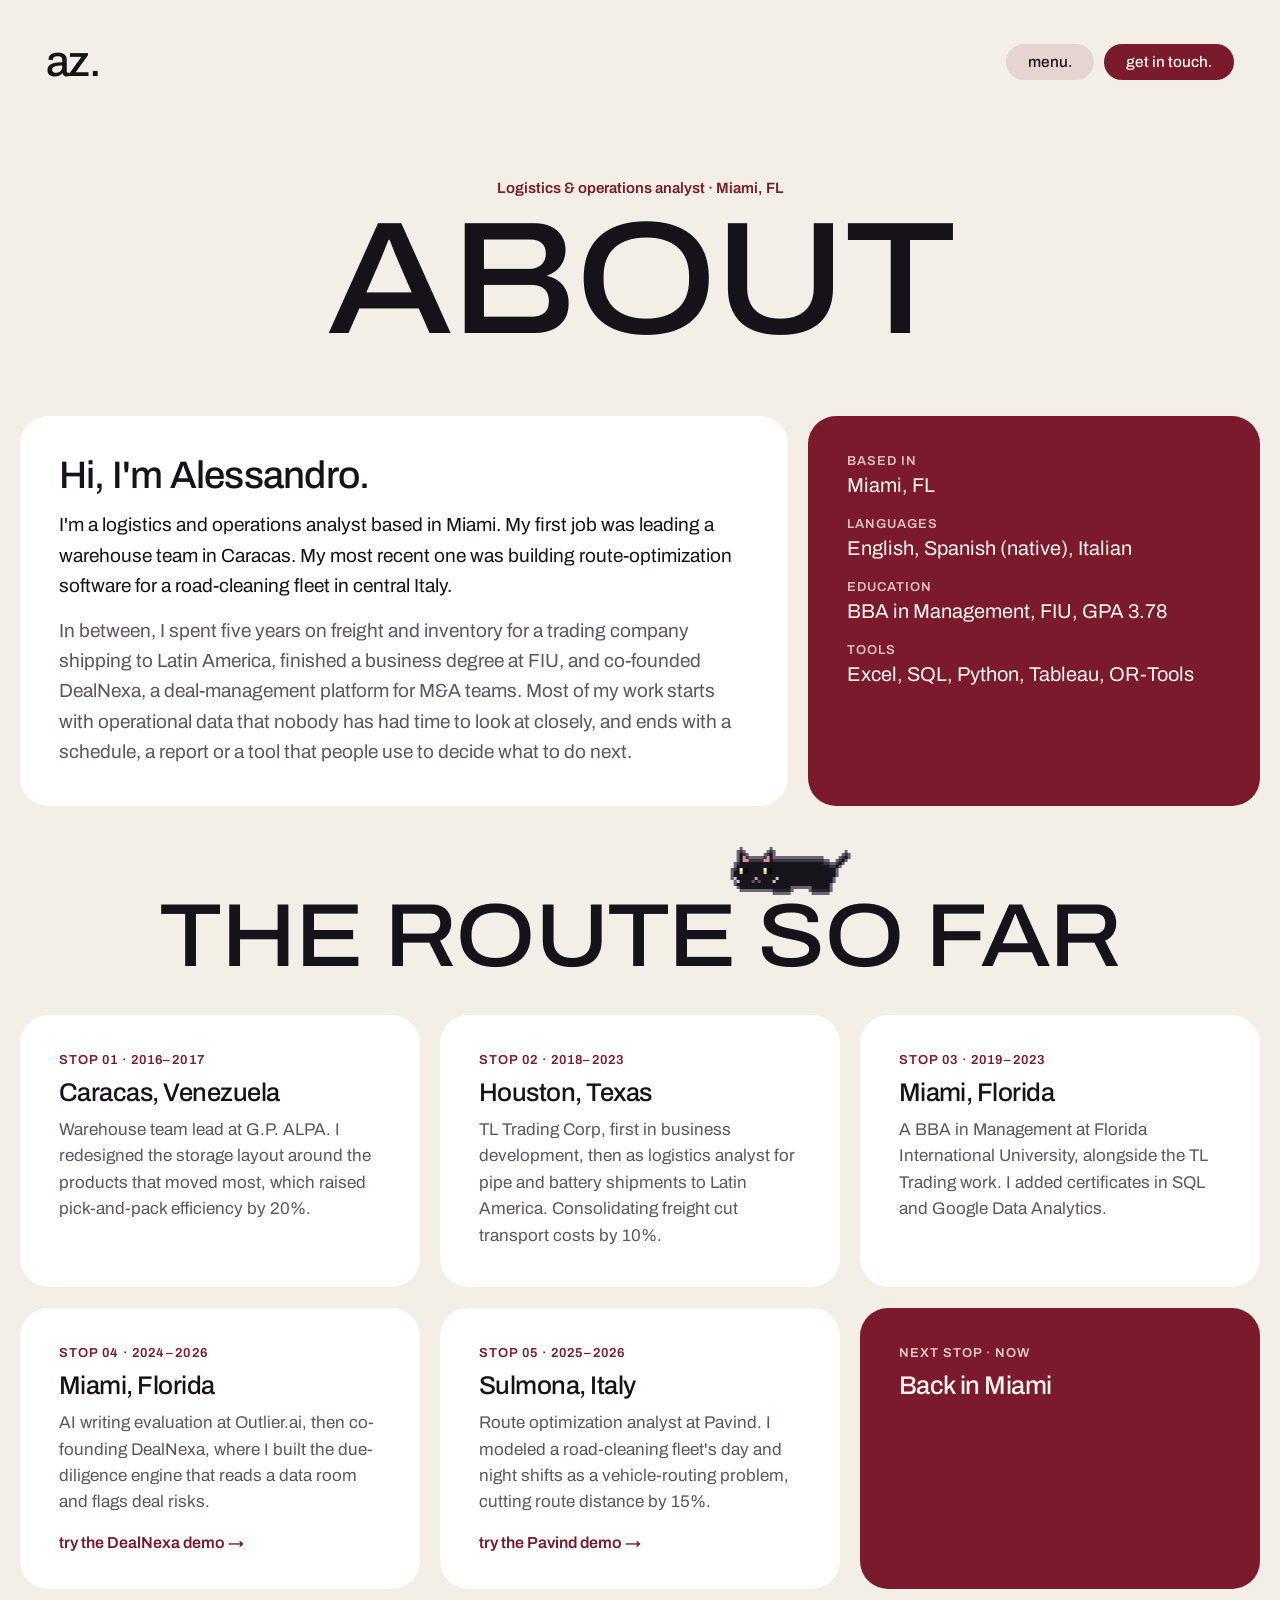
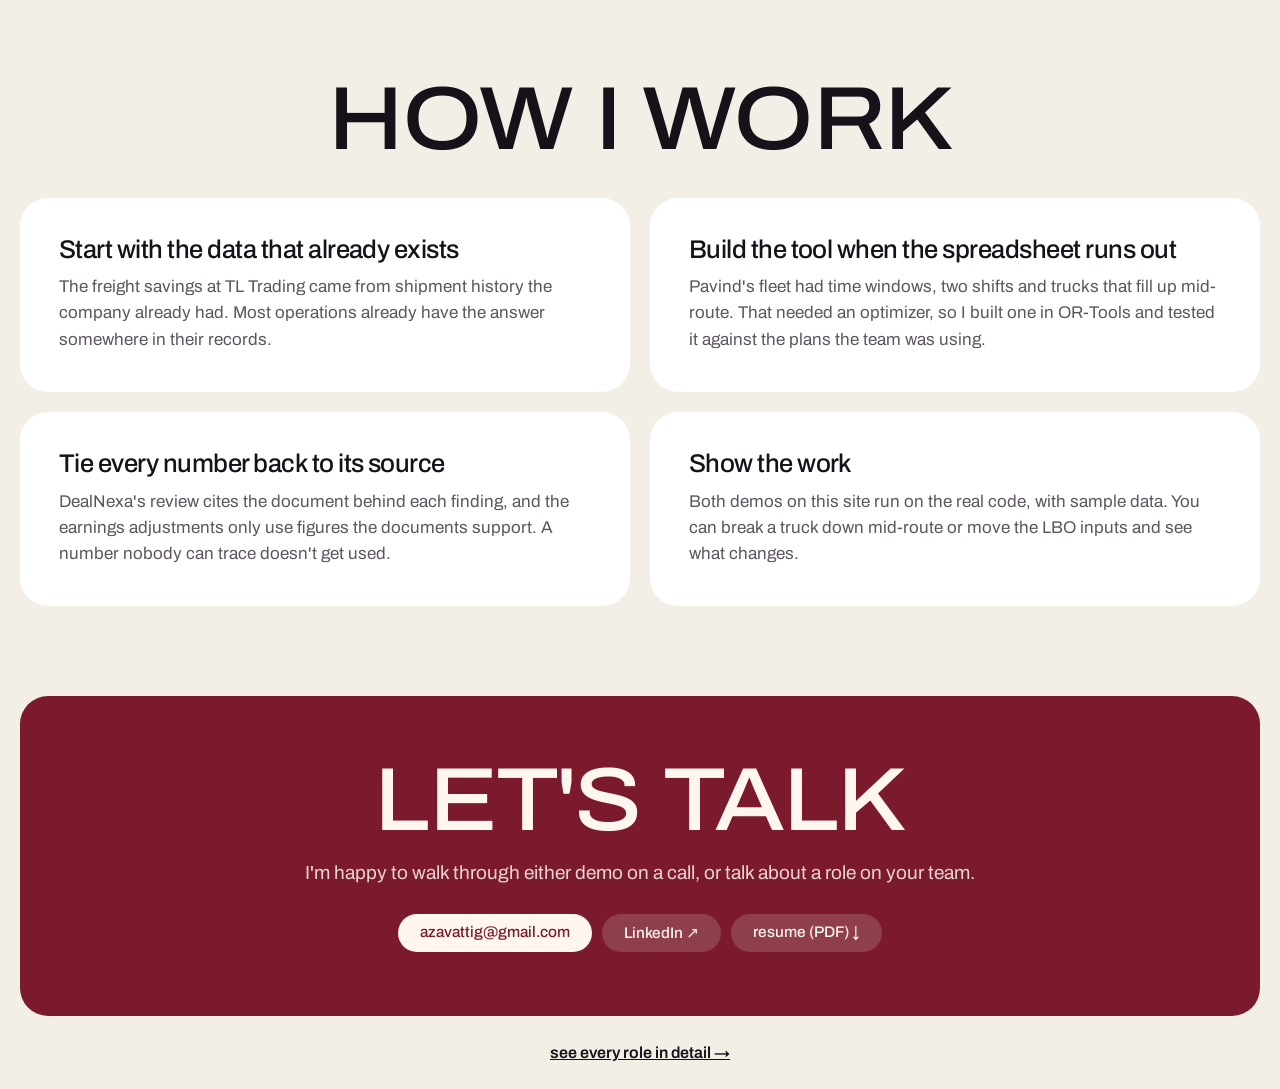
==== about.html @ b4c8e64b "Portfolio site" ====
<!doctype html>
<html lang="en">
<head>
  <meta charset="utf-8">
  <meta name="viewport" content="width=device-width, initial-scale=1">
  <title>About · Alessandro Zavatti</title>
  <meta name="description" content="About Alessandro Zavatti, a logistics and operations analyst in Miami: from a warehouse in Caracas to route optimization in Italy.">
  <link rel="canonical" href="https://azavattig.github.io/about.html">
  <meta property="og:type" content="website">
  <meta property="og:site_name" content="Alessandro Zavatti">
  <meta property="og:title" content="About · Alessandro Zavatti">
  <meta property="og:description" content="Logistics and operations analyst in Miami: the route so far and how I work.">
  <meta property="og:url" content="https://azavattig.github.io/about.html">
  <meta property="og:image" content="https://azavattig.github.io/assets/og/og-main.png">
  <meta property="og:image:width" content="1200">
  <meta property="og:image:height" content="630">
  <meta property="og:image:alt" content="Alessandro Zavatti, logistics and operations analyst in Miami">
  <meta name="twitter:card" content="summary_large_image">
  <link rel="icon" href="data:image/svg+xml,%3Csvg xmlns=%22http://www.w3.org/2000/svg%22 viewBox=%220 0 64 64%22%3E%3Crect width=%2264%22 height=%2264%22 rx=%2216%22 fill=%22%237a1a2c%22/%3E%3Ctext x=%2232%22 y=%2244%22 font-family=%22sans-serif%22 font-weight=%22800%22 font-size=%2232%22 text-anchor=%22middle%22 fill=%22white%22%3Eaz.%3C/text%3E%3C/svg%3E">
  <link rel="preconnect" href="https://fonts.googleapis.com">
  <link rel="preconnect" href="https://fonts.gstatic.com" crossorigin>
  <link href="https://fonts.googleapis.com/css2?family=Archivo:wdth,wght@62..125,400..700&display=swap" rel="stylesheet">
  <link rel="stylesheet" href="css/style.css?v=37">
</head>
<body class="page-experience page-pavind page-about">
  <main>
    <header class="topbar">
      <a class="logo" href="index.html">az.</a>
      <div class="hero__nav">
        <button class="pill pill--soft menu-toggle" type="button" aria-expanded="false" aria-controls="site-menu">menu.</button>
        <a class="pill pill--wine" href="mailto:azavattig@gmail.com" data-pet-say="say hi!">get in touch.</a>
      </div>
    </header>

    <p class="pv-eyebrow">Logistics &amp; operations analyst · Miami, FL</p>
    <h1 class="page-title">About</h1>

    <section class="ab-intro" aria-label="Introduction">
      <article class="pv-card ab-intro__text">
        <h2>Hi, I'm Alessandro.</h2>
        <p>I'm a logistics and operations analyst based in Miami. My first job was leading a warehouse team in Caracas. My most recent one was building route-optimization software for a road-cleaning fleet in central Italy.</p>
        <p>In between, I spent five years on freight and inventory for a trading company shipping to Latin America, finished a business degree at FIU, and co-founded DealNexa, a deal-management platform for M&amp;A teams. Most of my work starts with operational data that nobody has had time to look at closely, and ends with a schedule, a report or a tool that people use to decide what to do next.</p>
      </article>
      <aside class="pv-card pv-card--result ab-facts" aria-label="Quick facts">
        <dl>
          <div><dt>Based in</dt><dd>Miami, FL</dd></div>
          <div><dt>Languages</dt><dd>English, Spanish (native), Italian</dd></div>
          <div><dt>Education</dt><dd>BBA in Management, FIU, GPA 3.78</dd></div>
          <div><dt>Tools</dt><dd>Excel, SQL, Python, Tableau, OR-Tools</dd></div>
        </dl>
      </aside>
    </section>

    <section class="ab-section" aria-labelledby="ab-route-title">
      <h2 class="ab-heading" id="ab-route-title">The route so far</h2>
      <ol class="ab-route">
        <li class="pv-card ab-stop">
          <span class="card__stop">stop 01 · 2016–2017</span>
          <h3>Caracas, Venezuela</h3>
          <p>Warehouse team lead at G.P. ALPA. I redesigned the storage layout around the products that moved most, which raised pick-and-pack efficiency by 20%.</p>
        </li>
        <li class="pv-card ab-stop">
          <span class="card__stop">stop 02 · 2018–2023</span>
          <h3>Houston, Texas</h3>
          <p>TL Trading Corp, first in business development, then as logistics analyst for pipe and battery shipments to Latin America. Consolidating freight cut transport costs by 10%.</p>
        </li>
        <li class="pv-card ab-stop">
          <span class="card__stop">stop 03 · 2019–2023</span>
          <h3>Miami, Florida</h3>
          <p>A BBA in Management at Florida International University, alongside the TL Trading work. I added certificates in SQL and Google Data Analytics.</p>
        </li>
        <li class="pv-card ab-stop">
          <span class="card__stop">stop 04 · 2024–2026</span>
          <h3>Miami, Florida</h3>
          <p>AI writing evaluation at Outlier.ai, then co-founding DealNexa, where I built the due-diligence engine that reads a data room and flags deal risks.</p>
          <a class="ab-stop__link" href="dealnexa.html">try the DealNexa demo →</a>
        </li>
        <li class="pv-card ab-stop">
          <span class="card__stop">stop 05 · 2025–2026</span>
          <h3>Sulmona, Italy</h3>
          <p>Route optimization analyst at Pavind. I modeled a road-cleaning fleet's day and night shifts as a vehicle-routing problem, cutting route distance by 15%.</p>
          <a class="ab-stop__link" href="pavind.html">try the Pavind demo →</a>
        </li>
        <li class="pv-card pv-card--result ab-stop">
          <span class="card__stop">next stop · now</span>
          <h3>Back in Miami</h3>
        </li>
      </ol>
    </section>

    <section class="ab-section" aria-labelledby="ab-work-title">
      <h2 class="ab-heading" id="ab-work-title">How I work</h2>
      <div class="ab-work">
        <article class="pv-card">
          <h3>Start with the data that already exists</h3>
          <p>The freight savings at TL Trading came from shipment history the company already had. Most operations already have the answer somewhere in their records.</p>
        </article>
        <article class="pv-card">
          <h3>Build the tool when the spreadsheet runs out</h3>
          <p>Pavind's fleet had time windows, two shifts and trucks that fill up mid-route. That needed an optimizer, so I built one in OR-Tools and tested it against the plans the team was using.</p>
        </article>
        <article class="pv-card">
          <h3>Tie every number back to its source</h3>
          <p>DealNexa's review cites the document behind each finding, and the earnings adjustments only use figures the documents support. A number nobody can trace doesn't get used.</p>
        </article>
        <article class="pv-card">
          <h3>Show the work</h3>
          <p>Both demos on this site run on the real code, with sample data. You can break a truck down mid-route or move the LBO inputs and see what changes.</p>
        </article>
      </div>
    </section>

    <section class="pv-card pv-card--result ab-contact" aria-labelledby="ab-contact-title">
      <h2 id="ab-contact-title">Let's talk</h2>
      <p>I'm happy to walk through either demo on a call, or talk about a role on your team.</p>
      <div class="ab-contact__links">
        <a class="pill" href="mailto:azavattig@gmail.com">azavattig@gmail.com</a>
        <a class="pill pill--ghost" href="https://www.linkedin.com/in/alessandrozavatti" target="_blank" rel="noopener">LinkedIn ↗</a>
        <a class="pill pill--ghost" href="assets/AlessandroZavatti_Resume.pdf" download data-pet-say="take one">resume (PDF) ↓</a>
      </div>
    </section>

    <p class="pv-back"><a href="experience.html">see every role in detail →</a></p>
  </main>

  <nav class="site-menu" id="site-menu" aria-label="Site menu" hidden>
    <button class="pill site-menu__close" type="button">close.</button>
    <ul class="site-menu__links">
      <li><a href="index.html">home</a></li>
      <li><a href="experience.html">experience</a></li>
      <li><a href="pavind.html">pavind demo</a></li>
      <li><a href="dealnexa.html">dealnexa demo</a></li>
      <li><a href="about.html" aria-current="page">about</a></li>
    </ul>
    <p class="site-menu__contact">
      <a href="mailto:azavattig@gmail.com">azavattig@gmail.com</a>
      <a href="https://www.linkedin.com/in/alessandrozavatti" target="_blank" rel="noopener">LinkedIn</a>
      <a href="https://github.com/azavattig" target="_blank" rel="noopener">GitHub</a>
      <a href="assets/AlessandroZavatti_Resume.pdf">Resume (PDF)</a>
    </p>
  </nav>

  <script src="js/menu.js?v=35"></script>
  <script src="js/pet/sprites.js?v=35"></script>
  <script src="js/pet/surfaces.js?v=35"></script>
  <script src="js/pet/pet.js?v=35"></script>
</body>
</html>
---- css/style.css ----
:root {
  --page: #f3efe7;
  --hero: #7a1a2c;
  --hero-ink: #fff6ef;
  --ink: #17121a;
  --muted-on-hero: rgba(255, 246, 239, 0.74);
  --card: #ffffff;
  --card-ink: #17121a;
  --card-muted: #5d5660;
  --accent: #ffb38a;          /* highlights on the wine card */
  --accent-ink: #7a1a2c;      /* highlights on light cards */
  --radius: 28px;
  --gutter: clamp(12px, 1.6vw, 24px);
  font-family: "Archivo", system-ui, sans-serif;
}

@media (prefers-color-scheme: dark) {
  :root:not([data-theme="light"]) {
    --page: #121012;
    --hero: #6a1626;
    --card: #1d191c;
    --card-ink: #f3efe7;
    --card-muted: #aaa2a8;
    --accent-ink: #ff9fb1;
  }
}
:root[data-theme="dark"] {
  --page: #121012;
  --hero: #6a1626;
  --card: #1d191c;
  --card-ink: #f3efe7;
  --card-muted: #aaa2a8;
  --accent-ink: #ff9fb1;
}

* { box-sizing: border-box; }
html, body { margin: 0; }
/* The site pet is positioned against the page root, so clip sideways overflow there. */
html { overflow-x: clip; }
body {
  background: var(--page);
  color: var(--ink);
  padding: var(--gutter);
  -webkit-font-smoothing: antialiased;
  overflow-x: hidden;
}
a { color: inherit; }

/* Hero */
.hero {
  position: relative;
  height: calc(100svh - 2 * var(--gutter));
  min-height: 560px;
  max-height: 1000px;
  background: var(--hero);
  color: var(--hero-ink);
  border-radius: var(--radius);
  overflow: hidden;
  padding: clamp(20px, 3vw, 44px);
  display: flex;
  flex-direction: column;
  user-select: none;
}
.hero__top {
  display: flex;
  justify-content: space-between;
  align-items: center;
  position: relative;
  z-index: 3;
}
.logo {
  font-size: clamp(32px, 3.4vw, 52px);
  font-weight: 500;
  text-decoration: none;
  letter-spacing: -0.04em;
}
.hero__nav { display: flex; gap: 10px; }
.pill {
  background: var(--hero-ink);
  color: var(--hero);
  text-decoration: none;
  font-size: clamp(15px, 1.2vw, 19px);
  font-weight: 500;
  padding: 10px 22px;
  border-radius: 999px;
  transition: transform 0.2s ease;
}
.pill--ghost {
  background: rgba(255, 246, 239, 0.16);
  color: var(--hero-ink);
}
.pill:hover { transform: translateY(-2px); }
.pill:focus-visible, .logo:focus-visible {
  outline: 3px solid var(--accent);
  outline-offset: 3px;
}

.hero__name {
  margin: auto 0 0;
  font-size: clamp(50px, 11vw, 210px);
  font-weight: 500;
  font-stretch: 112.5%;
  line-height: 0.92;
  letter-spacing: -0.02em;
  text-transform: uppercase;
  display: flex;
  flex-direction: column;
  position: relative;
  z-index: 1;
}
.hero__line { white-space: nowrap; }
.hero__line--right { align-self: flex-end; }

.hero__bottom {
  display: flex;
  justify-content: space-between;
  align-items: flex-end;
  gap: 24px;
  margin-top: clamp(18px, 2.4vw, 36px);
  padding-top: 16px;
  border-top: 1px solid rgba(255, 246, 239, 0.35);
  position: relative;
  z-index: 1;
  font-size: clamp(14px, 1.1vw, 17px);
}
.hero__live, .hero__pitch { margin: 0; }
.hero__live { text-transform: uppercase; font-weight: 600; letter-spacing: 0.02em; }
.hero__pitch { max-width: 34ch; text-align: right; color: var(--muted-on-hero); }
.muted { color: var(--muted-on-hero); }
.hero__greet {
  display: inline-block;
  margin-left: 14px;
  padding: 2px 10px;
  border-radius: 999px;
  background: rgba(255, 255, 255, 0.16);
  text-transform: none;
  transition: opacity 0.3s ease;
}
.hero__hint {
  position: absolute;
  top: clamp(88px, 9vw, 130px);
  right: clamp(20px, 3vw, 44px);
  margin: 0;
  font-size: 14px;
  color: var(--muted-on-hero);
  z-index: 1;
}
.hero__hint::after { content: " ↓"; }

/* Desk objects layer */
.desk {
  position: absolute;
  inset: 0;
  z-index: 2;
  pointer-events: none;
}
.desk__item {
  position: absolute;
  left: 0;
  top: 0;
  pointer-events: auto;
  touch-action: none;
  cursor: grab;
  will-change: transform;
  filter: drop-shadow(0 10px 14px rgba(0, 0, 0, 0.22));
}
.desk__item:active { cursor: grabbing; }
.desk__art, .desk__art svg { display: block; width: 100%; height: 100%; overflow: visible; }

.steam path { animation: steam 2.6s ease-in-out infinite; opacity: 0; }
.steam path:nth-child(2) { animation-delay: 0.9s; }
.steam path:nth-child(3) { animation-delay: 1.7s; }
@keyframes steam {
  0% { opacity: 0; transform: translateY(6px); }
  40% { opacity: 0.8; }
  100% { opacity: 0; transform: translateY(-14px); }
}
.screen-route {
  stroke-dasharray: 260;
  stroke-dashoffset: 260;
  animation: draw 4s ease-in-out infinite;
}
@keyframes draw {
  0% { stroke-dashoffset: 260; }
  60%, 85% { stroke-dashoffset: 0; }
  100% { stroke-dashoffset: -260; }
}
.key { transition: fill 0.25s ease; }
.key.is-lit { fill: var(--accent); transition: none; }

/* Project cards */
.stops {
  display: grid;
  grid-template-columns: repeat(2, minmax(0, 1fr));
  gap: var(--gutter);
  margin-top: var(--gutter);
}
.card {
  background: var(--card);
  color: var(--card-ink);
  border-radius: var(--radius);
  padding: clamp(24px, 3vw, 44px);
  text-decoration: none;
  min-height: 300px;
  display: flex;
  flex-direction: column;
  transition: transform 0.25s ease;
}
.card:hover { transform: translateY(-4px); }
.card h2 {
  font-size: clamp(30px, 3.4vw, 54px);
  line-height: 0.95;
  letter-spacing: -0.04em;
  margin: 18px 0 14px;
}
.card p { color: var(--card-muted); font-size: 17px; max-width: 40ch; margin: 0; }
.card__stop {
  font-size: 13px;
  font-weight: 600;
  text-transform: uppercase;
  letter-spacing: 0.08em;
  color: var(--accent-ink);
}
.card__go { margin-top: auto; padding-top: 24px; font-weight: 600; }

@media (max-width: 720px) {
  .hero { min-height: 640px; height: 92svh; }
  .hero__name { font-size: 10.2vw; margin-bottom: 4svh; }
  .hero__bottom { flex-direction: column; align-items: flex-start; }
  .hero__pitch { text-align: left; }
  .hero__hint { display: none; }
  .stops { grid-template-columns: 1fr; }
}

@media (prefers-reduced-motion: reduce) {
  .steam path, .screen-route { animation: none; }
  .steam path { opacity: 0.6; }
  .screen-route { stroke-dashoffset: 0; }
  .pill, .card { transition: none; }
}

/* Buttons used as pills */
button.pill { border: 0; cursor: pointer; font-family: inherit; }

/* Site menu */
.site-menu {
  position: fixed;
  inset: var(--gutter);
  z-index: 50;
  background: var(--hero);
  color: var(--hero-ink);
  border-radius: var(--radius);
  padding: clamp(20px, 3vw, 44px);
  display: flex;
  flex-direction: column;
  overflow-y: auto;
}
.site-menu[hidden] { display: none; }
.site-menu__close { align-self: flex-end; }
.site-menu__links {
  list-style: none;
  margin: auto 0;
  padding: 0;
  font-size: clamp(40px, 7vw, 110px);
  font-weight: 500;
  font-stretch: 112.5%;
  line-height: 1;
  letter-spacing: -0.03em;
}
.site-menu__links a { text-decoration: none; }
.site-menu__links a:hover { color: var(--accent); }
.site-menu__links a:focus-visible { outline: 3px solid var(--accent); outline-offset: 4px; }
.is-soon { opacity: 0.45; }
.is-soon small { font-size: 0.25em; font-weight: 600; vertical-align: middle; letter-spacing: 0.04em; }
.site-menu__contact { display: flex; flex-wrap: wrap; gap: 10px 22px; margin: 0; font-size: 17px; }
body.is-menu-open { overflow: hidden; }

.card--wide { grid-column: 1 / -1; min-height: 220px; }

@media (max-width: 720px) {
  .hide-sm { display: none; }
}


.card:focus-visible { outline: 3px solid var(--accent-ink); outline-offset: 3px; }

/* Site pet: pixel-art cat that lives on the page */
.site-pet {
  position: absolute;
  left: 0;
  top: 0;
  z-index: 40;
  cursor: grab;
  touch-action: none;
  user-select: none;
  will-change: transform;
}
.site-pet:active { cursor: grabbing; }
.site-pet.is-above-menu { z-index: 60; }
.site-pet__sprite { display: block; image-rendering: pixelated; }
.site-pet.is-facing-right .site-pet__sprite { transform: scaleX(-1); }
.site-pet__bubble {
  position: absolute;
  left: 50%;
  bottom: calc(100% + 2px);
  padding: 3px 10px;
  border-radius: 10px;
  background: var(--card);
  color: var(--card-ink);
  font-size: 13px;
  font-weight: 600;
  white-space: nowrap;
  opacity: 0;
  transform: translate(calc(-50% + var(--shift, 0px)), 6px);
  transition: opacity 0.2s ease, transform 0.2s ease;
  pointer-events: none;
  box-shadow: 0 2px 8px rgba(0, 0, 0, 0.18);
}
.site-pet.is-talking .site-pet__bubble { opacity: 1; transform: translate(calc(-50% + var(--shift, 0px)), 0); }

@media (prefers-reduced-motion: reduce) {
  .site-pet__bubble { transition: none; }
}

/* ---- Experience page (layout modeled on Awake's "our projects") ---- */
:root { --squiggle: #f1b9c4; --list-bg: #e9e3d9; --ink-card: #17121a; }
@media (prefers-color-scheme: dark) {
  :root:not([data-theme="light"]) { --squiggle: #6a2a38; --list-bg: #1d191c; --ink-card: #0b090b; }
}
:root[data-theme="dark"] { --squiggle: #6a2a38; --list-bg: #1d191c; --ink-card: #0b090b; }

.page-experience { color: var(--card-ink); }
.topbar {
  display: flex;
  justify-content: space-between;
  align-items: center;
  padding: clamp(8px, 1.4vw, 20px) clamp(8px, 2vw, 28px);
}
.topbar .logo { color: var(--card-ink); }
.pill--wine { background: var(--hero); color: var(--hero-ink); }
.pill--soft { background: color-mix(in srgb, var(--hero) 12%, transparent); color: var(--card-ink); }

.page-title {
  margin: clamp(40px, 7vw, 110px) 0 clamp(30px, 5vw, 80px);
  text-align: center;
  font-size: clamp(48px, 12.5vw, 230px);
  font-weight: 500;
  font-stretch: 112.5%;
  line-height: 0.9;
  letter-spacing: -0.02em;
  text-transform: uppercase;
}

.exp-section { position: relative; }
.squiggle {
  position: absolute;
  inset: 0;
  overflow: visible;
  pointer-events: none;
  z-index: 1;
}
.squiggle__path {
  fill: none;
  stroke: var(--squiggle);
  stroke-width: clamp(16px, 2.2vw, 30px);
  stroke-linecap: round;
  stroke-linejoin: round;
}

.exp-cards {
  position: relative;
  z-index: 2;
  display: flex;
  flex-direction: column;
  padding: 0 clamp(0px, 4vw, 80px);
}
.exp-card {
  width: min(400px, 42vw);
  padding: 0;
  border: 0;
  background: none;
  color: inherit;
  font: inherit;
  text-align: left;
  cursor: pointer;
  display: flex;
  flex-direction: column;
}
.exp-card:nth-child(odd) { align-self: flex-start; margin-left: 4%; }
.exp-card:nth-child(even) { align-self: flex-end; margin-right: 4%; }
.exp-card + .exp-card { margin-top: clamp(-180px, -12vw, -60px); }
.exp-card:nth-child(3) { margin-left: 11%; }
.exp-card:nth-child(4) { margin-right: 14%; }
.exp-card:nth-child(5) { margin-left: 6%; }
.exp-card:nth-child(6) { margin-right: 9%; }
.exp-card__cover {
  display: block;
  aspect-ratio: 380 / 440;
  border-radius: 22px;
  overflow: hidden;
  box-shadow: 0 18px 40px -24px rgba(23, 18, 26, 0.5);
}
.exp-card__cover svg { display: block; width: 100%; height: 100%; transition: transform 0.5s ease; }
.exp-card:hover .exp-card__cover svg { transform: scale(1.04); }
.exp-card:focus-visible { outline: none; }
.exp-card:focus-visible .exp-card__cover { outline: 3px solid var(--accent-ink); outline-offset: 4px; }
.exp-card__label { margin-top: 16px; font-size: 14px; color: var(--card-muted); }
.exp-card__name { margin-top: 4px; font-size: clamp(26px, 2.6vw, 40px); font-weight: 500; letter-spacing: -0.02em; }

.exp-list {
  /* No z-index: the line passes over the list box, under the cards. */
  position: relative;
  margin-top: clamp(80px, 10vw, 160px);
  background: color-mix(in srgb, var(--list-bg) 82%, transparent);
  border-radius: var(--radius);
  padding: clamp(24px, 3vw, 44px) clamp(20px, 3vw, 44px);
}
.exp-list__rows { list-style: none; margin: 0; padding: 0; }
.exp-row {
  width: 100%;
  display: flex;
  justify-content: space-between;
  align-items: baseline;
  gap: 16px;
  padding: 12px 0;
  border: 0;
  background: none;
  color: inherit;
  font: inherit;
  text-align: left;
  cursor: pointer;
}
.exp-row__name { font-size: clamp(22px, 2.3vw, 34px); font-weight: 500; letter-spacing: -0.02em; transition: transform 0.25s ease; }
.exp-row:hover .exp-row__name { transform: translateX(8px); }
.exp-row:focus-visible { outline: 3px solid var(--accent-ink); outline-offset: 2px; border-radius: 8px; }
.exp-row__meta { display: inline-flex; align-items: center; gap: 12px; font-size: 15px; white-space: nowrap; }
.exp-row__dot { width: 5px; height: 5px; border-radius: 50%; background: var(--card-muted); }
.exp-list__all {
  display: inline-block;
  margin-top: 28px;
  font-size: 13px;
  font-weight: 600;
  letter-spacing: 0.08em;
  text-transform: uppercase;
  text-decoration: none;
}
.exp-list__all:hover { color: var(--accent-ink); }

.skills-card {
  margin-top: var(--gutter);
  background: var(--ink-card);
  color: #fff6ef;
  border-radius: var(--radius);
  padding: clamp(32px, 5vw, 80px) clamp(20px, 4vw, 60px);
  text-align: center;
}
.skills-card__title {
  margin: 0 0 clamp(24px, 3vw, 48px);
  font-size: clamp(48px, 10vw, 180px);
  font-weight: 500;
  font-stretch: 112.5%;
  line-height: 0.9;
  letter-spacing: -0.02em;
  text-transform: uppercase;
}
.skills-card__tags { list-style: none; padding: 0; margin: 0 auto; max-width: 980px; display: flex; flex-wrap: wrap; justify-content: center; gap: 10px; }
.skills-card__tags li { padding: 8px 16px; border-radius: 999px; border: 1px solid rgba(255, 246, 239, 0.28); font-size: 16px; }
.skills-card__langs { margin: 28px 0 0; color: rgba(255, 246, 239, 0.7); }

/* Role details */
.role-dialog {
  width: min(760px, calc(100% - 32px));
  max-height: calc(100svh - 48px);
  border: 0;
  border-radius: var(--radius);
  padding: clamp(24px, 4vw, 48px);
  background: var(--card);
  color: var(--card-ink);
}
.role-dialog::backdrop { background: rgba(23, 12, 16, 0.55); }
.role-dialog__close { float: right; margin: -6px -6px 0 12px; }
.role__meta { margin: 0; font-size: 14px; color: var(--accent-ink); font-weight: 600; letter-spacing: 0.02em; }
.role__company { margin: 10px 0 0; font-size: clamp(32px, 4vw, 52px); font-weight: 500; letter-spacing: -0.02em; line-height: 1; }
.role__title { margin: 8px 0 0; font-size: 19px; font-weight: 600; }
.role__context { margin: 18px 0 0; color: var(--card-muted); font-size: 17px; line-height: 1.5; }
.role__bullets { margin: 18px 0 0; padding-left: 20px; font-size: 17px; line-height: 1.5; }
.role__bullets li + li { margin-top: 8px; }
.role__tags { list-style: none; padding: 0; margin: 22px 0 0; display: flex; flex-wrap: wrap; gap: 8px; }
.role__tags li { font-size: 14px; padding: 5px 12px; border-radius: 999px; background: color-mix(in srgb, var(--hero) 10%, transparent); }

@media (max-width: 720px) {
  .page-title { font-size: 11vw; }
  .exp-card { width: 78vw; }
  .exp-card:nth-child(n) { margin-left: 0; margin-right: 0; }
  .exp-card + .exp-card { margin-top: 48px; }
  .exp-row { flex-direction: column; gap: 4px; }
  .exp-row__meta { font-size: 14px; color: var(--card-muted); }
}

@media (prefers-reduced-motion: reduce) {
  .exp-card__cover svg, .exp-row__name { transition: none; }
}

/* ---- Pavind demo page ---- */
/* Chart colors validated with the dataviz palette checker (light and dark). */
:root {
  --viz-1: #2a78d6;
  --viz-2: #eb6834;
  --viz-3: #1baf7a;
  --viz-night: #6250d6;
  --viz-optimizer: #b8365a;
  --viz-baseline: #2a78d6;
  --status-critical: #d03b3b;
}
@media (prefers-color-scheme: dark) {
  :root:not([data-theme="light"]) {
    --viz-1: #3987e5; --viz-2: #d95926; --viz-3: #199e70; --viz-night: #9085e9;
    --viz-optimizer: #d0557a; --viz-baseline: #3987e5;
  }
}
:root[data-theme="dark"] {
  --viz-1: #3987e5; --viz-2: #d95926; --viz-3: #199e70; --viz-night: #9085e9;
  --viz-optimizer: #d0557a; --viz-baseline: #3987e5;
}

.pv-eyebrow {
  margin: clamp(40px, 6vw, 90px) 0 0;
  text-align: center;
  font-size: 15px;
  font-weight: 600;
  color: var(--accent-ink);
}
.page-pavind .page-title { margin-top: 12px; }

.pv-story {
  display: grid;
  grid-template-columns: repeat(3, minmax(0, 1fr));
  gap: var(--gutter);
}
.pv-card {
  background: var(--card);
  border-radius: var(--radius);
  padding: clamp(24px, 3vw, 40px);
}
.pv-card h2 { margin: 0 0 14px; font-size: clamp(22px, 2vw, 30px); font-weight: 500; letter-spacing: -0.02em; }
.pv-card p { margin: 0; font-size: 17px; line-height: 1.55; color: var(--card-muted); }
.pv-card--result { background: var(--hero); color: var(--hero-ink); }
.pv-card--result h2 { color: var(--hero-ink); }
.pv-big { color: var(--hero-ink) !important; font-size: 18px !important; }
.pv-big + .pv-big { margin-top: 14px !important; }
.pv-big span {
  display: block;
  font-size: clamp(56px, 6vw, 96px);
  font-weight: 500;
  font-stretch: 112.5%;
  line-height: 0.95;
  letter-spacing: -0.03em;
}

.pv-note {
  margin: var(--gutter) 0 0;
  padding: 18px clamp(20px, 3vw, 32px);
  border-radius: 18px;
  border: 1px dashed color-mix(in srgb, var(--card-ink) 30%, transparent);
  font-size: 16px;
  line-height: 1.55;
}

.pv-demo {
  margin-top: var(--gutter);
  background: var(--card);
  border-radius: var(--radius);
  padding: clamp(20px, 3vw, 40px);
}
.pv-demo__head h2 { margin: 0; font-size: clamp(30px, 3.4vw, 52px); font-weight: 500; letter-spacing: -0.02em; }
.pv-demo__head p { margin: 10px 0 0; max-width: 70ch; color: var(--card-muted); font-size: 17px; line-height: 1.5; }

.pv-controls { display: flex; flex-wrap: wrap; gap: 10px 16px; margin-top: 24px; }
.seg {
  display: inline-flex;
  flex-wrap: wrap;
  gap: 4px;
  padding: 4px;
  border-radius: 999px;
  background: color-mix(in srgb, var(--hero) 9%, transparent);
}
.seg button {
  border: 0;
  border-radius: 999px;
  padding: 8px 14px;
  background: transparent;
  color: var(--card-ink);
  font: inherit;
  font-size: 15px;
  font-weight: 500;
  cursor: pointer;
}
.seg button[aria-checked="true"] { background: var(--hero); color: var(--hero-ink); }
.seg button:focus-visible { outline: 3px solid var(--accent-ink); outline-offset: 2px; }

.pv-kpis {
  display: grid;
  grid-template-columns: repeat(4, minmax(0, 1fr));
  gap: 12px;
  margin-top: 20px;
}
.pv-kpi {
  display: flex;
  flex-direction: column;
  gap: 4px;
  padding: 16px 18px;
  border-radius: 18px;
  background: color-mix(in srgb, var(--hero) 6%, transparent);
}
.pv-kpi__label { font-size: 14px; color: var(--card-muted); }
.pv-kpi__value { font-size: clamp(28px, 3vw, 42px); font-weight: 500; letter-spacing: -0.02em; line-height: 1.05; }
.pv-kpi__delta { font-size: 13px; color: var(--card-muted); }
.pv-kpi-note { grid-column: 1 / -1; margin: 0; font-size: 14px; color: var(--card-muted); }

.pv-map-wrap { margin-top: 16px; }
.pv-map {
  height: clamp(340px, 52vh, 520px);
  border-radius: 20px;
  overflow: hidden;
  z-index: 0;
}
.pv-map__note { margin: 8px 0 0; font-size: 13px; color: var(--card-muted); }
.pv-legend { list-style: none; display: flex; flex-wrap: wrap; gap: 8px 18px; margin: 12px 0 0; padding: 0; font-size: 14px; }
.pv-legend li { display: inline-flex; align-items: center; gap: 8px; }
.pv-legend--inline { margin: 0 0 8px; }
.swatch { width: 14px; height: 14px; border-radius: 4px; background: var(--swatch); flex: none; }
.swatch--late {
  display: inline-grid;
  place-items: center;
  border-radius: 50%;
  border: 2px solid var(--status-critical);
  background: none;
  color: var(--status-critical);
  font-size: 10px;
  font-weight: 700;
}
.pv-depot span {
  display: inline-block;
  padding: 4px 8px;
  border-radius: 8px;
  background: var(--card-ink);
  color: var(--card);
  font: 600 12px/1 "Archivo", sans-serif;
}

.pv-charts { display: grid; grid-template-columns: minmax(0, 1fr) minmax(0, 1.4fr); gap: 28px; margin-top: 28px; }
.pv-chart { margin: 0; min-width: 0; }
.pv-chart figcaption { font-size: 17px; font-weight: 600; margin-bottom: 10px; }
.muted-text { font-weight: 400; color: var(--card-muted); font-size: 14px; margin-left: 6px; }
.pv-svg { display: block; width: 100%; overflow: visible; }
.pv-axis-label { font-size: 12px; fill: var(--card-muted); }
.pv-value-label { font-size: 12px; font-weight: 600; fill: var(--card-ink); }
.pv-grid { stroke: color-mix(in srgb, var(--card-ink) 10%, transparent); stroke-width: 1; }
.pv-shift-end { stroke: var(--card-ink); stroke-width: 1.5; stroke-dasharray: 4 4; opacity: 0.6; }
.pv-late-mark { font-size: 12px; font-weight: 700; fill: var(--status-critical); }
.pv-hit { cursor: default; }

.pv-tooltip {
  position: fixed;
  left: 0;
  top: 0;
  z-index: 70;
  max-width: 280px;
  padding: 10px 12px;
  border-radius: 12px;
  background: var(--card-ink);
  color: var(--card);
  font-size: 13px;
  line-height: 1.45;
  pointer-events: none;
  box-shadow: 0 8px 24px rgba(0, 0, 0, 0.2);
}
.pv-tooltip[hidden] { display: none; }
.is-late { color: #ff9b9b; }
.leaflet-tooltip .is-late { color: var(--status-critical); }
.leaflet-tooltip { font-family: "Archivo", sans-serif; font-size: 13px; border-radius: 10px; }

.pv-table { margin-top: 18px; }
.pv-table summary { cursor: pointer; font-weight: 600; }
.pv-table__scroll { overflow-x: auto; margin-top: 12px; }
.pv-table table { border-collapse: collapse; width: 100%; font-size: 15px; }
.pv-table th, .pv-table td { padding: 8px 12px; text-align: right; border-bottom: 1px solid color-mix(in srgb, var(--card-ink) 12%, transparent); white-space: nowrap; }
.pv-table th:first-child { text-align: left; }

.pv-back { margin: 28px 0 8px; text-align: center; }
.pv-back a { font-weight: 600; }

@media (max-width: 900px) {
  .pv-story { grid-template-columns: 1fr; }
  .pv-charts { grid-template-columns: 1fr; }
  .pv-kpis { grid-template-columns: repeat(2, minmax(0, 1fr)); }
}

.role__link { display: inline-block; margin-top: 24px; }
.pv-days .pv-chart { margin-top: 20px; }

/* Breakdown simulation */
.pv-breakdown {
  display: flex;
  flex-wrap: wrap;
  align-items: center;
  gap: 10px 14px;
  margin-top: 14px;
  padding: 12px 14px;
  border-radius: 18px;
  border: 1px dashed color-mix(in srgb, var(--card-ink) 28%, transparent);
}
.pv-breakdown__title { font-weight: 600; }
.pv-select { display: inline-flex; align-items: center; gap: 8px; font-size: 15px; }
.pv-select select {
  font: inherit;
  padding: 7px 10px;
  border-radius: 10px;
  border: 1px solid color-mix(in srgb, var(--card-ink) 25%, transparent);
  background: var(--card);
  color: var(--card-ink);
}
.seg button:disabled { opacity: 0.35; cursor: not-allowed; }
.pv-breakdown button.pill { font-size: 15px; padding: 8px 18px; }
.pv-report {
  margin: 12px 0 0;
  padding: 14px 18px;
  border-radius: 16px;
  background: color-mix(in srgb, var(--status-critical) 9%, transparent);
  font-size: 16px;
  line-height: 1.5;
}
.pv-breakdown-pin span {
  display: inline-block;
  padding: 5px 9px;
  border-radius: 8px;
  background: var(--status-critical);
  color: #ffffff;
  font: 700 12px/1 "Archivo", sans-serif;
  white-space: nowrap;
}
.pv-breakdown-line { stroke: var(--status-critical); stroke-width: 1.5; stroke-dasharray: 3 3; }
.pv-break-mark { font-size: 13px; font-weight: 700; fill: var(--status-critical); }
.swatch--moved { background: none; border: 3px solid var(--card-ink); border-radius: 50%; }

/* Per-truck legend and map tags */
.pv-truck-toggle {
  display: inline-flex;
  align-items: center;
  gap: 8px;
  padding: 5px 10px;
  border: 1px solid color-mix(in srgb, var(--card-ink) 16%, transparent);
  border-radius: 999px;
  background: none;
  color: var(--card-ink);
  font: inherit;
  font-size: 14px;
  cursor: pointer;
}
.pv-truck-toggle[aria-pressed="true"] { background: var(--card-ink); color: var(--card); }
.pv-truck-toggle:focus-visible { outline: 3px solid var(--accent-ink); outline-offset: 2px; }
.pv-line-sample { width: 34px; height: 10px; flex: none; }
.pv-legend__key { flex-basis: 100%; display: flex; flex-wrap: wrap; gap: 8px 18px; margin-top: 4px; color: var(--card-muted); }
.pv-legend__key > span { display: inline-flex; align-items: center; gap: 8px; }
.pv-truck-tag span {
  display: inline-block;
  padding: 2px 7px;
  border-radius: 6px;
  border: 2px solid var(--tag);
  background: var(--card);
  color: var(--card-ink);
  font: 600 11px/1.3 "Archivo", sans-serif;
  white-space: nowrap;
}

/* Timeline events and model assumptions */
.pv-event--break { fill: color-mix(in srgb, var(--card-ink) 22%, transparent); }
.pv-event--unload { fill: var(--card); stroke: var(--card-ink); stroke-width: 1.5; }
.swatch--break { background: color-mix(in srgb, var(--card-ink) 22%, transparent); }
.swatch--unload { background: var(--card); border: 1.5px solid var(--card-ink); }
.pv-legend--timeline { margin: 0 0 8px; font-size: 13px; color: var(--card-muted); }
.pv-assumptions {
  margin-top: 16px;
  padding: 12px 16px;
  border-radius: 16px;
  background: color-mix(in srgb, var(--hero) 5%, transparent);
  font-size: 15px;
  line-height: 1.55;
}
.pv-assumptions summary { cursor: pointer; font-weight: 600; }
.pv-assumptions ul { margin: 10px 0 0; padding-left: 20px; }
.pv-assumptions li + li { margin-top: 6px; }

/* Chart rows that isolate a truck on the map */
.pv-selectable { cursor: pointer; }
.pv-selectable:focus-visible { outline: 2px solid var(--accent-ink); outline-offset: 1px; }
.pv-selectable.is-dimmed { opacity: 0.3; }
.pv-selectable[aria-pressed="true"] .pv-axis-label,
.pv-selectable[aria-pressed="true"] .pv-value-label { font-weight: 700; fill: var(--card-ink); }
/* Timeline rows fade as a whole layer, so the label itself should not fade twice. */
#timeline .pv-selectable.is-dimmed { opacity: 1; }

/* ---- DealNexa demo page ---- */
:root {
  --status-serious: #ec835a;
  --status-warning: #fab219;
  --status-good: #0ca30c;
  --dn-total: #7a1a2c;
}
@media (prefers-color-scheme: dark) {
  :root:not([data-theme="light"]) { --dn-total: #d0557a; }
}
:root[data-theme="dark"] { --dn-total: #d0557a; }

.dn-run { display: flex; flex-wrap: wrap; gap: 10px; margin-top: 20px; }
.dn-run button:disabled { opacity: 0.7; cursor: default; }
.dn-pipeline { display: grid; grid-template-columns: minmax(0, 1fr) minmax(0, 1.4fr); gap: 20px; margin-top: 18px; }
.dn-steps { list-style: none; margin: 0; padding: 0; display: grid; gap: 8px; }
.dn-step { display: flex; align-items: center; gap: 10px; font-size: 15px; color: var(--card-muted); }
.dn-step__mark { width: 14px; height: 14px; border-radius: 50%; border: 2px solid color-mix(in srgb, var(--card-ink) 30%, transparent); flex: none; }
.dn-step[data-state="running"] { color: var(--card-ink); font-weight: 600; }
.dn-step[data-state="running"] .dn-step__mark { border-color: var(--hero); border-top-color: transparent; animation: dn-spin 0.8s linear infinite; }
.dn-step[data-state="done"] { color: var(--card-ink); }
.dn-step[data-state="done"] .dn-step__mark { background: var(--status-good); border-color: var(--status-good); }
@keyframes dn-spin { to { transform: rotate(360deg); } }
.dn-docs { list-style: none; margin: 0; padding: 0; display: flex; flex-wrap: wrap; gap: 6px; align-content: flex-start; }
.dn-doc {
  font-size: 12px;
  padding: 4px 9px;
  border-radius: 8px;
  border: 1px solid color-mix(in srgb, var(--card-ink) 15%, transparent);
  color: var(--card-muted);
  transition: background 0.25s ease, color 0.25s ease;
}
.dn-doc.is-read { background: color-mix(in srgb, var(--hero) 10%, transparent); color: var(--card-ink); }

.dn-results { margin-top: 26px; }
.dn-tabs { margin-bottom: 18px; }
.dn-tabs button[aria-selected="true"] { background: var(--hero); color: var(--hero-ink); }
.dn-tabs button:focus-visible { outline: 3px solid var(--accent-ink); outline-offset: 2px; }
.dn-lede { margin: 0 0 16px; max-width: 75ch; color: var(--card-muted); font-size: 16px; line-height: 1.55; }
.dn-subhead { margin: 24px 0 10px; font-size: 18px; font-weight: 600; }
.dn-summary p { margin: 0 0 10px; max-width: 80ch; font-size: 16px; line-height: 1.6; }
.dn-snapshot { grid-template-columns: repeat(auto-fill, minmax(150px, 1fr)); margin-bottom: 18px; }
.dn-filters { display: flex; flex-wrap: wrap; gap: 10px 16px; align-items: center; margin-bottom: 12px; }

.dn-badge { display: inline-flex; align-items: center; gap: 6px; font-size: 13px; font-weight: 600; color: var(--card-ink); white-space: nowrap; }
.dn-badge__icon {
  display: inline-grid;
  place-items: center;
  min-width: 20px;
  height: 20px;
  padding: 0 4px;
  border-radius: 6px;
  background: var(--badge);
  color: #ffffff;
  font-size: 12px;
  font-weight: 700;
}
.dn-flags { display: grid; gap: 10px; }
.dn-flag { border-radius: 16px; border: 1px solid color-mix(in srgb, var(--card-ink) 12%, transparent); border-left: 5px solid var(--flag); background: var(--card); }
.dn-flag summary { cursor: pointer; padding: 14px 16px; list-style: none; display: grid; gap: 6px; }
.dn-flag summary::-webkit-details-marker { display: none; }
.dn-flag summary:focus-visible { outline: 3px solid var(--accent-ink); outline-offset: -3px; border-radius: 12px; }
.dn-flag__top { display: flex; flex-wrap: wrap; align-items: center; gap: 8px 12px; }
.dn-flag__id { font-size: 13px; color: var(--card-muted); font-variant-numeric: tabular-nums; }
.dn-flag__area { font-weight: 600; }
.dn-flag__summary { color: var(--card-muted); font-size: 15px; }
.dn-flag__body { padding: 0 16px 16px; font-size: 15px; line-height: 1.6; }
.dn-flag__body p { margin: 0 0 10px; max-width: 85ch; }
.dn-flag__where { font-size: 13px; color: var(--card-muted); }
.dn-flag__action { padding: 10px 14px; border-radius: 12px; background: color-mix(in srgb, var(--hero) 7%, transparent); }
.dn-empty { color: var(--card-muted); }

.dn-connector { stroke: var(--card-muted); stroke-width: 1; stroke-dasharray: 3 3; }
.dn-pending { list-style: none; margin: 0; padding: 0; display: grid; gap: 8px; }
.dn-pending li {
  display: grid;
  grid-template-columns: minmax(0, 1fr) auto;
  gap: 2px 16px;
  padding: 10px 14px;
  border-radius: 12px;
  background: color-mix(in srgb, var(--hero) 5%, transparent);
  font-size: 15px;
}
.dn-pending__amount { font-weight: 600; font-variant-numeric: tabular-nums; }
.dn-pending__source { grid-column: 1 / -1; font-size: 13px; color: var(--card-muted); }

.dn-score { display: grid; grid-template-columns: minmax(0, 0.8fr) minmax(0, 1.2fr); gap: 24px; align-items: start; }
.dn-score__number span { font-size: clamp(64px, 8vw, 110px); font-weight: 500; font-stretch: 112.5%; line-height: 0.9; letter-spacing: -0.03em; }
.dn-score__number small { font-size: 22px; color: var(--card-muted); margin-left: 4px; }
.dn-score__band { margin: 12px 0 6px; }
.dn-score__band .dn-badge { font-size: 16px; }
.dn-score__meaning, .dn-score__valuation { margin: 6px 0 0; font-size: 15px; line-height: 1.5; }
.dn-track { fill: color-mix(in srgb, var(--card-ink) 8%, transparent); }
.dn-threshold { stroke: var(--card-muted); stroke-width: 1; stroke-dasharray: 2 4; }

.dn-controls { display: grid; grid-template-columns: repeat(auto-fill, minmax(260px, 1fr)); gap: 14px; margin-top: 22px; }
.dn-fieldset { align-content: start; margin: 0; padding: 12px 14px; border: 1px solid color-mix(in srgb, var(--card-ink) 12%, transparent); border-radius: 16px; display: grid; gap: 12px; }
.dn-fieldset legend { padding: 0 6px; font-weight: 600; font-size: 14px; }
.dn-fieldset--flags { grid-column: 1 / -1; }
.dn-control { display: grid; gap: 4px; font-size: 14px; }
.dn-control__row { display: flex; justify-content: space-between; gap: 10px; }
.dn-control output { font-weight: 600; font-variant-numeric: tabular-nums; }
.dn-control input[type="range"] { width: 100%; accent-color: var(--hero); }
.dn-control select {
  font: inherit;
  padding: 6px 8px;
  border-radius: 10px;
  border: 1px solid color-mix(in srgb, var(--card-ink) 25%, transparent);
  background: var(--card);
  color: var(--card-ink);
}
.dn-control--check { display: flex; align-items: center; gap: 8px; }
.dn-control--check input { accent-color: var(--hero); width: 16px; height: 16px; }
.dn-control__note { font-size: 12px; color: var(--card-muted); }
.dn-reset { justify-self: start; align-self: start; }

.dn-lbo { display: grid; grid-template-columns: minmax(240px, 0.8fr) minmax(0, 1.4fr); gap: 24px; align-items: start; }
.dn-controls--lbo { grid-template-columns: 1fr; margin-top: 0; }
.dn-lbo__out { display: grid; gap: 18px; min-width: 0; }
.dn-lbo__out .pv-kpis { margin-top: 0; }

.dn-clauses { list-style: none; margin: 0; padding: 0; display: grid; grid-template-columns: repeat(auto-fill, minmax(240px, 1fr)); gap: 8px; }
.dn-clause { padding: 10px 14px; border-radius: 12px; border: 1px solid color-mix(in srgb, var(--card-ink) 12%, transparent); font-size: 14px; color: var(--card-muted); }
.dn-clause.is-found { color: var(--card-ink); background: color-mix(in srgb, var(--hero) 6%, transparent); grid-column: 1 / -1; }
.dn-clause__name { font-weight: 600; margin-right: 8px; }
.dn-clause__snippets { margin: 6px 0 0; padding-left: 18px; color: var(--card-muted); }
.dn-next { display: grid; gap: 12px; }
.dn-next__group p { margin: 0 0 4px; }
.dn-next__group ul { margin: 0; padding-left: 20px; line-height: 1.6; }

@media (max-width: 900px) {
  .dn-pipeline, .dn-score, .dn-lbo { grid-template-columns: 1fr; }
}
@media (prefers-reduced-motion: reduce) {
  .dn-step[data-state="running"] .dn-step__mark { animation: none; }
  .dn-doc { transition: none; }
}
.dn-snapshot .pv-kpi__value { font-size: clamp(22px, 2.2vw, 30px); }

.dn-bridge-list { margin: 8px 0 0; padding-left: 20px; font-size: 14px; display: grid; gap: 4px; }
.dn-bridge-list:empty { display: none; }
.dn-bridge-list li span { margin-right: 8px; }

/* ---- DealNexa app window ---- */
.dn-jump { display: flex; flex-wrap: wrap; gap: 8px; margin: 18px 0 14px; }
.dn-jump button[aria-pressed="true"] { background: var(--hero); color: var(--hero-ink); }
.dn-jump button:focus-visible, .dn-window__open:focus-visible { outline: 3px solid var(--accent-ink); outline-offset: 2px; }
.dn-window {
  border-radius: 18px;
  overflow: hidden;
  border: 1px solid color-mix(in srgb, var(--card-ink) 14%, transparent);
  background: var(--card);
  box-shadow: 0 18px 40px -24px color-mix(in srgb, var(--card-ink) 45%, transparent);
}
.dn-window__bar { display: flex; align-items: center; gap: 12px; padding: 10px 14px; background: color-mix(in srgb, var(--card-ink) 6%, var(--card)); font-size: 13px; }
.dn-window__dots { display: inline-flex; gap: 6px; }
.dn-window__dots i { width: 11px; height: 11px; border-radius: 50%; background: color-mix(in srgb, var(--card-ink) 22%, transparent); }
.dn-window__title { color: var(--card-muted); flex: 1; min-width: 0; overflow: hidden; text-overflow: ellipsis; white-space: nowrap; }
.dn-window__open { color: var(--card-ink); font-weight: 600; text-decoration: none; white-space: nowrap; }
.dn-window__open:hover { text-decoration: underline; }
.dn-window__frame { display: block; width: 100%; height: min(820px, 82vh); border: 0; background: #f8fafc; }
.dn-window__small { display: none; padding: 28px 20px; text-align: center; }
.dn-window__small p { margin: 0 0 14px; color: var(--card-muted); }
@media (max-width: 760px) {
  .dn-jump { display: none; }
  .dn-window__frame { display: none; }
  .dn-window__small { display: block; }
}

/* ---- About page ---- */
.page-about .page-title { margin-top: 12px; }
.ab-intro { display: grid; grid-template-columns: minmax(0, 1.7fr) minmax(0, 1fr); gap: var(--gutter); }
.ab-intro__text h2 { font-size: clamp(28px, 3vw, 44px); }
.ab-intro__text p { color: var(--card-ink); font-size: 19px; line-height: 1.6; max-width: 62ch; }
.ab-intro__text p + p { margin-top: 14px; color: var(--card-muted); }
.ab-facts dl { margin: 0; display: grid; gap: 18px; }
.ab-facts dt { font-size: 13px; font-weight: 600; letter-spacing: 0.08em; text-transform: uppercase; opacity: 0.75; }
.ab-facts dd { margin: 4px 0 0; font-size: 20px; line-height: 1.35; }
.ab-section { margin-top: clamp(48px, 7vw, 110px); }
.ab-heading {
  margin: 0 0 clamp(20px, 3vw, 40px);
  text-align: center;
  font-size: clamp(40px, 7vw, 120px);
  font-weight: 500;
  font-stretch: 112.5%;
  line-height: 0.9;
  letter-spacing: -0.02em;
  text-transform: uppercase;
}
.ab-route { list-style: none; margin: 0; padding: 0; display: grid; grid-template-columns: repeat(3, minmax(0, 1fr)); gap: var(--gutter); }
.ab-stop { display: flex; flex-direction: column; }
.ab-stop h3, .ab-work h3 { margin: 12px 0 10px; font-size: clamp(22px, 2vw, 30px); font-weight: 500; letter-spacing: -0.02em; line-height: 1.1; }
.ab-stop.pv-card--result .card__stop { color: var(--hero-ink); opacity: 0.8; }
.ab-stop.pv-card--result p { color: var(--hero-ink); }
.ab-stop__link { margin-top: auto; padding-top: 18px; font-weight: 600; color: var(--accent-ink); text-decoration: none; }
.ab-stop__link:hover { text-decoration: underline; }
.ab-work { display: grid; grid-template-columns: repeat(2, minmax(0, 1fr)); gap: var(--gutter); }
.ab-work h3 { margin-top: 0; }
.ab-contact { margin-top: clamp(48px, 7vw, 110px); text-align: center; padding: clamp(32px, 5vw, 72px) clamp(20px, 4vw, 60px); }
.ab-contact h2 { font-size: clamp(40px, 7vw, 110px); font-weight: 500; font-stretch: 112.5%; line-height: 0.9; text-transform: uppercase; margin-bottom: 18px; }
.ab-contact p { color: var(--hero-ink); opacity: 0.85; font-size: 19px; }
.ab-contact__links { display: flex; flex-wrap: wrap; justify-content: center; gap: 10px; margin-top: 26px; }
@media (max-width: 900px) {
  .ab-intro, .ab-work { grid-template-columns: 1fr; }
  .ab-route { grid-template-columns: 1fr 1fr; }
}
@media (max-width: 600px) {
  .ab-route { grid-template-columns: 1fr; }
  .ab-intro__text p { font-size: 17px; }
}
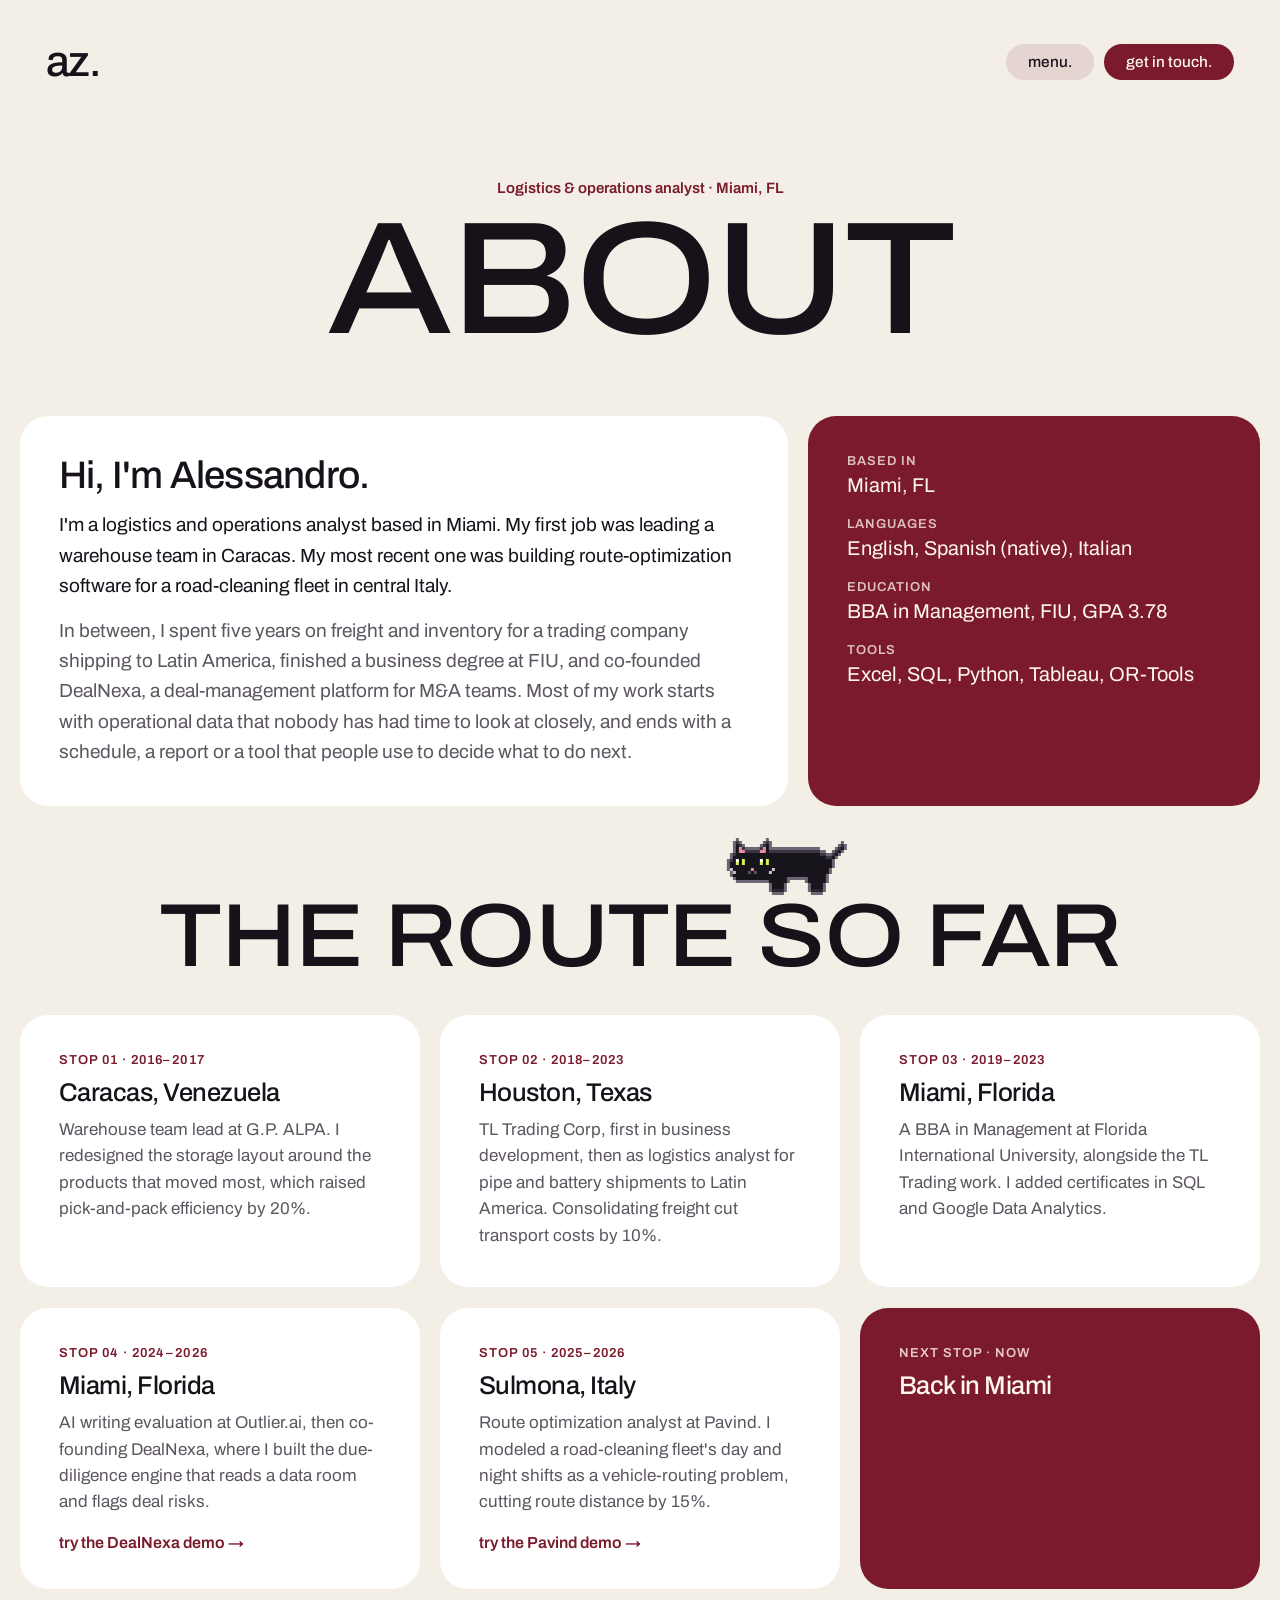
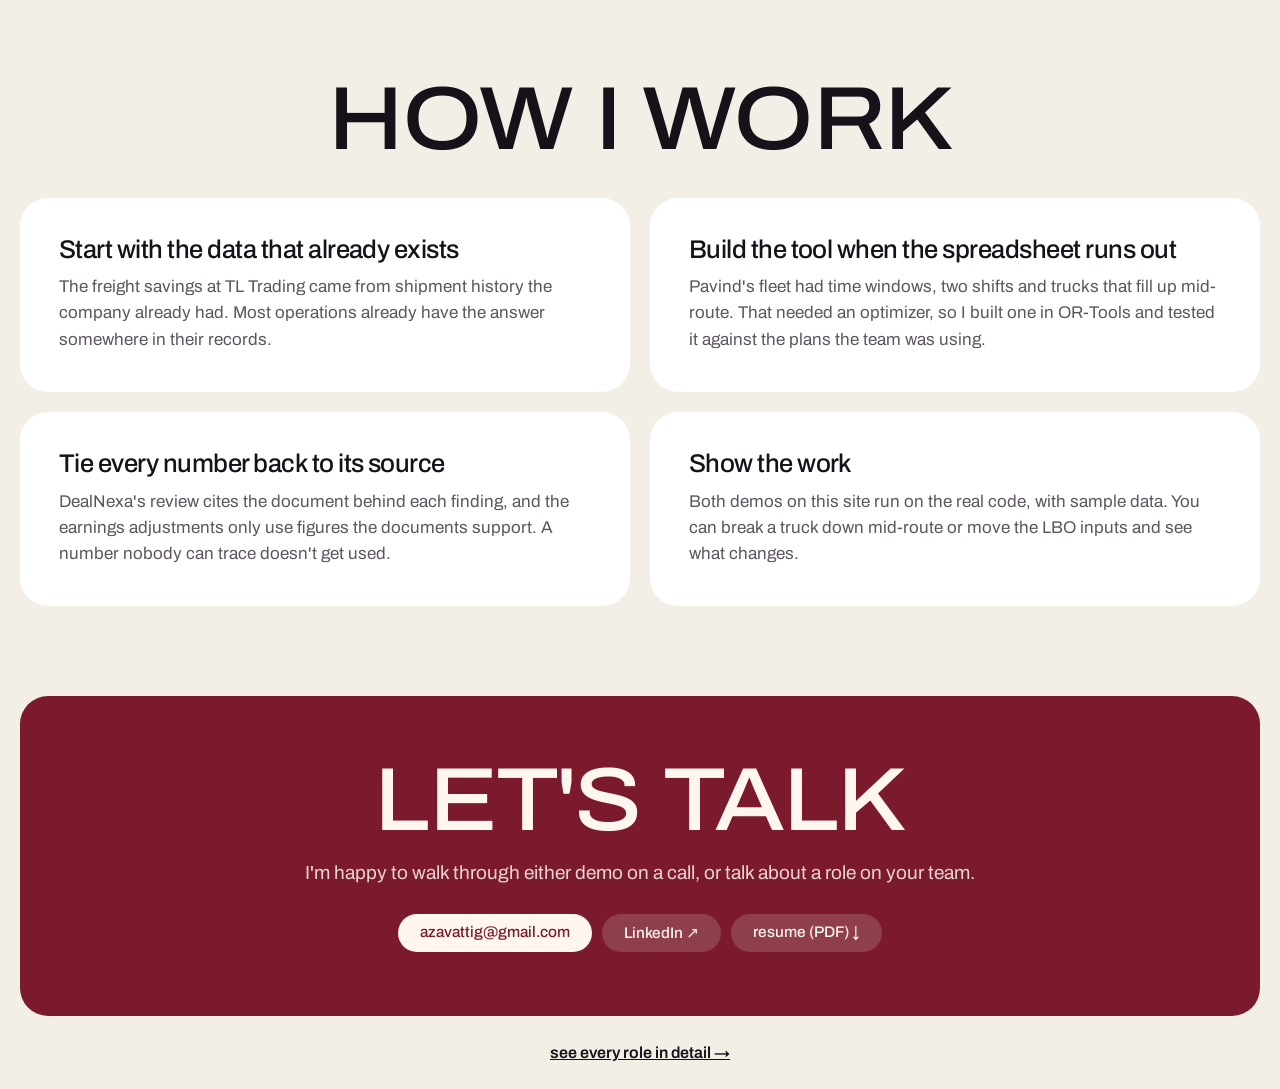
==== commit 64effba9: "Cat watches the cursor and chases more easily" ====
--- a/about.html
+++ b/about.html
@@ -143,6 +143,6 @@
   <script src="js/menu.js?v=35"></script>
   <script src="js/pet/sprites.js?v=35"></script>
   <script src="js/pet/surfaces.js?v=35"></script>
-  <script src="js/pet/pet.js?v=35"></script>
+  <script src="js/pet/pet.js?v=38"></script>
 </body>
 </html>
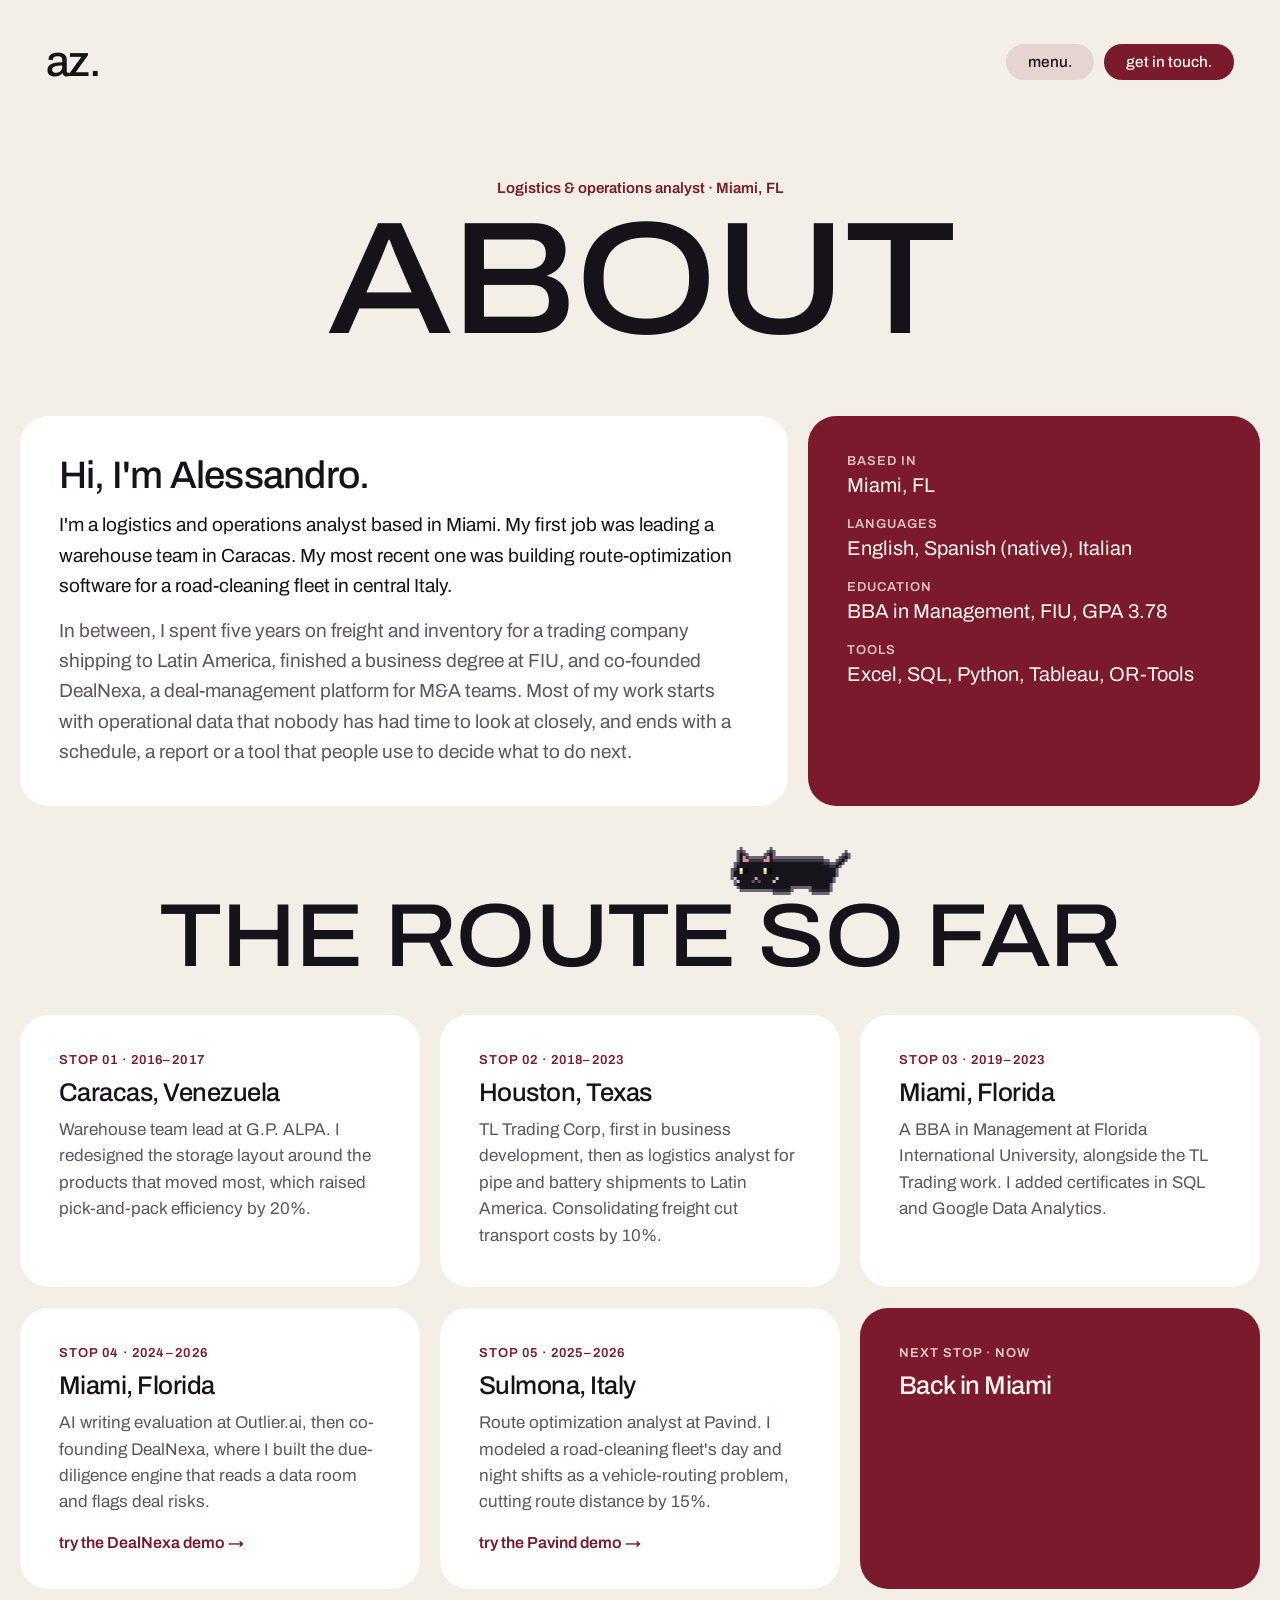
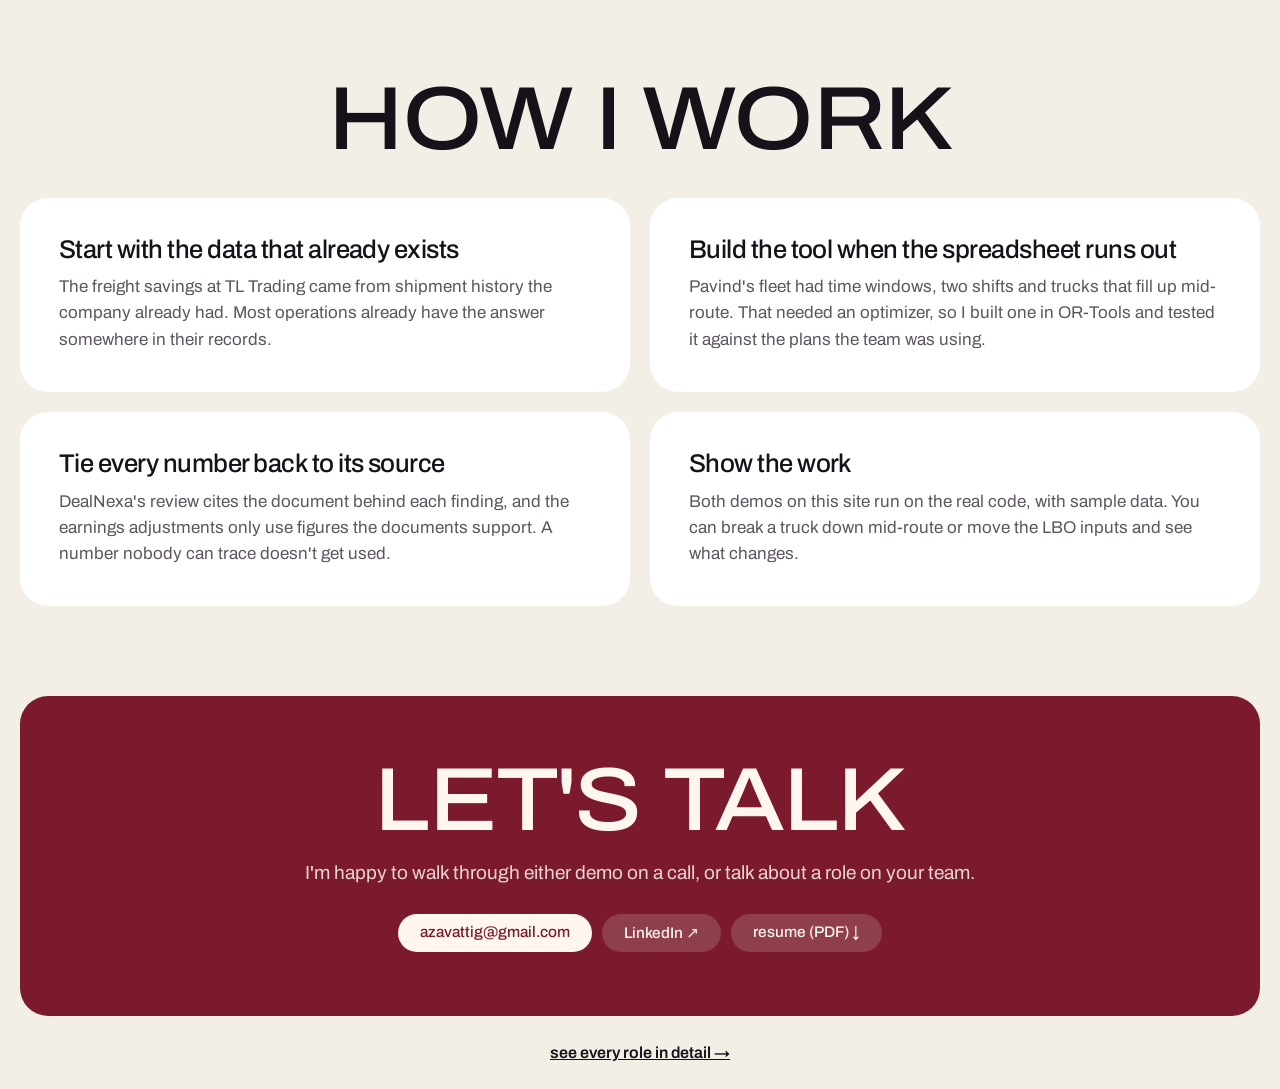
==== commit 7a678c9d: "Cat no longer turns to watch the cursor" ====
--- a/about.html
+++ b/about.html
@@ -143,6 +143,6 @@
   <script src="js/menu.js?v=35"></script>
   <script src="js/pet/sprites.js?v=35"></script>
   <script src="js/pet/surfaces.js?v=35"></script>
-  <script src="js/pet/pet.js?v=38"></script>
+  <script src="js/pet/pet.js?v=39"></script>
 </body>
 </html>
